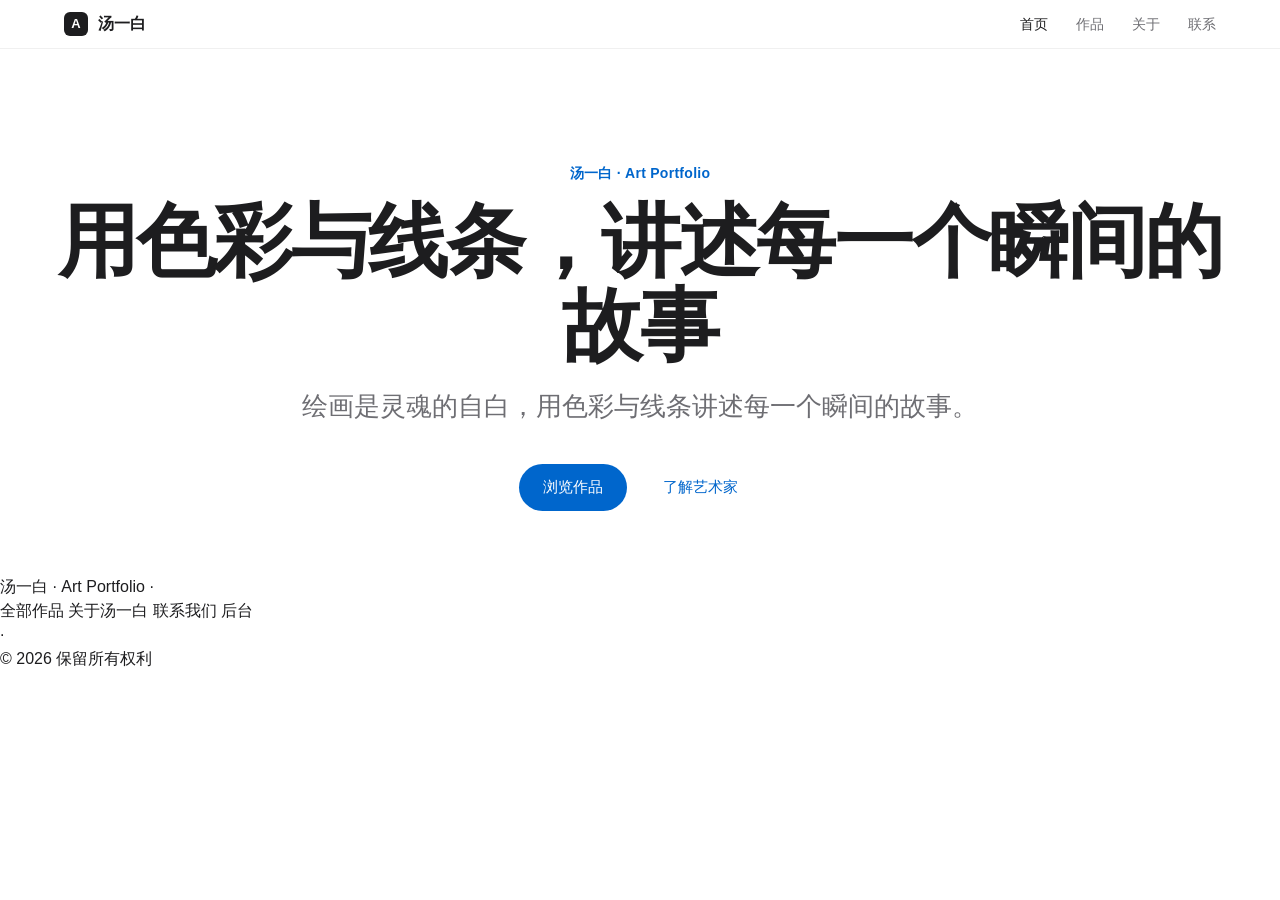
==== public/index.html @ 5f3df4af "重构前台与后台为苹果风格，并修复 3 处上线阻断缺陷 视觉重排：页脚改为居中单行；Hero 增加径向微光背景、标题放大至 clamp(40px,8vw,84px)、字距收紧至 -0.035em；画廊卡" ====
<!DOCTYPE html>
<html lang="zh-CN">
<head>
  <meta charset="UTF-8">
  <meta name="viewport" content="width=device-width, initial-scale=1.0">
  <title>汤一白 · 作品集</title>
  <meta name="description" content="汤一白 · 个人作品集 · 绘画与视觉艺术">

  <!-- Open Graph（社交分享卡片） -->
  <meta property="og:type" content="website">
  <meta property="og:title" content="汤一白 · 作品集">
  <meta property="og:description" content="绘画与视觉艺术作品展示">

  <!-- Apple 风格字体：San Francisco 优先，回退系统字体 -->
  <link rel="preconnect" href="https://fonts.googleapis.com">
  <link rel="preconnect" href="https://fonts.gstatic.com" crossorigin>
  <link rel="stylesheet" href="/assets/styles/main.css">

  <!-- Favicon（占位，请替换） -->
  <link rel="icon" href="data:image/svg+xml,%3Csvg xmlns='http://www.w3.org/2000/svg' viewBox='0 0 100 100'%3E%3Ccircle cx='50' cy='50' r='45' fill='%230066CC'/%3E%3Ctext x='50' y='65' text-anchor='middle' font-size='50' fill='white' font-family='sans-serif'%3EA%3C/text%3E%3C/svg%3E">
</head>
<body>
  <!-- ========== 顶部导航 ========== -->
  <nav class="nav" id="nav">
    <div class="nav-inner">
      <a href="#/" class="nav-logo" data-link>
        <span class="logo-mark">A</span>
        <span class="logo-text">汤一白</span>
      </a>
      <ul class="nav-links">
        <li><a href="#/" data-link>首页</a></li>
        <li><a href="#/works" data-link>作品</a></li>
        <li><a href="#/about" data-link>关于</a></li>
        <li><a href="#/contact" data-link>联系</a></li>
      </ul>
    </div>
  </nav>

  <!-- ========== 主视图（由 JS 根据 hash 切换）========== -->
  <main id="app">
    <div class="loading-screen">
      <div class="spinner"></div>
      <p class="loading-text">正在加载作品……</p>
    </div>
  </main>

  <!-- ========== 底部 ========== -->
  <footer class="footer">
    <div class="footer-inner">
      <a href="#/" class="footer-brand" data-link>汤一白 · Art Portfolio</a>
      <span class="footer-sep" aria-hidden="true">·</span>
      <nav class="footer-links">
        <a href="#/works" data-link>全部作品</a>
        <a href="#/about" data-link>关于汤一白</a>
        <a href="#/contact" data-link>联系我们</a>
        <a href="/admin" target="_blank">后台</a>
      </nav>
      <span class="footer-sep" aria-hidden="true">·</span>
      <p class="footer-copy">© <span id="year"></span> 保留所有权利</p>
    </div>
  </footer>

  <!-- ========== 灯箱（图片放大浏览）========== -->
  <div class="lightbox" id="lightbox" hidden>
    <button class="lightbox-close" aria-label="关闭">×</button>
    <button class="lightbox-nav lightbox-prev" aria-label="上一张">‹</button>
    <img class="lightbox-img" alt="">
    <button class="lightbox-nav lightbox-next" aria-label="下一张">›</button>
    <div class="lightbox-caption"></div>
  </div>

  <!-- ========== 通用 JS ========== -->
  <script src="/assets/js/utils.js"></script>
  <script src="/assets/js/api.js"></script>
  <script src="/assets/js/views.js"></script>
  <script src="/assets/js/router.js"></script>
  <script src="/assets/js/main.js"></script>
</body>
</html>
---- assets/styles/main.css ----
/* ============================================================
   Art Website - Apple 风格主样式表
   设计参考：apple.com, aaronblake.com, jamestark.com
   ============================================================ */

/* ---- 1. 基础重置 ---- */
*, *::before, *::after {
  box-sizing: border-box;
  margin: 0;
  padding: 0;
}

html {
  -webkit-font-smoothing: antialiased;
  -moz-osx-font-smoothing: grayscale;
  scroll-behavior: smooth;
}

:root {
  --color-bg: #ffffff;
  --color-bg-alt: #f5f5f7;
  --color-text: #1d1d1f;
  --color-text-secondary: #6e6e73;
  --color-text-tertiary: #86868b;
  --color-border: #d2d2d7;
  --color-accent: #0066cc;
  --color-accent-hover: #0055b3;

  --font-sans: -apple-system, BlinkMacSystemFont, "SF Pro Display", "SF Pro Text",
               "Helvetica Neue", Helvetica, Arial, "PingFang SC", "Hiragino Sans GB",
               "Microsoft YaHei", sans-serif;
  --font-serif: "Songti SC", "Noto Serif SC", Georgia, serif;

  --space-xs: 8px;
  --space-sm: 16px;
  --space-md: 24px;
  --space-lg: 40px;
  --space-xl: 64px;
  --space-2xl: 96px;

  --container-max: 1200px;
  --nav-height: 48px;

  --radius-sm: 6px;
  --radius-md: 12px;
  --radius-lg: 18px;

  --shadow-sm: 0 2px 8px rgba(0,0,0,.06);
  --shadow-md: 0 4px 16px rgba(0,0,0,.08);
  --shadow-lg: 0 12px 40px rgba(0,0,0,.12);

  --ease: cubic-bezier(0.4, 0, 0.2, 1);
  --ease-out: cubic-bezier(0.16, 1, 0.3, 1);
}

body {
  font-family: var(--font-sans);
  color: var(--color-text);
  background: var(--color-bg);
  line-height: 1.5;
  min-height: 100vh;
  overflow-x: hidden;
}

img { max-width: 100%; height: auto; display: block; }
a { color: inherit; text-decoration: none; }
button { font-family: inherit; cursor: pointer; border: none; background: none; color: inherit; }
ul { list-style: none; }

/* ---- 2. 顶部导航 ---- */
.nav {
  position: sticky;
  top: 0;
  z-index: 100;
  background: rgba(255, 255, 255, 0.72);
  backdrop-filter: saturate(180%) blur(20px);
  -webkit-backdrop-filter: saturate(180%) blur(20px);
  border-bottom: 1px solid rgba(0,0,0,0.06);
}

.nav-inner {
  max-width: var(--container-max);
  margin: 0 auto;
  padding: 0 var(--space-md);
  height: var(--nav-height);
  display: flex;
  align-items: center;
  justify-content: space-between;
}

.nav-logo { display: flex; align-items: center; gap: 10px; font-weight: 600; font-size: 16px; }

.logo-mark {
  display: inline-flex;
  align-items: center;
  justify-content: center;
  width: 24px;
  height: 24px;
  background: var(--color-text);
  color: white;
  border-radius: 6px;
  font-size: 13px;
  font-weight: 700;
}

.nav-links { display: flex; gap: 28px; }

.nav-links a {
  font-size: 14px;
  color: var(--color-text-secondary);
  transition: color .2s var(--ease);
}

.nav-links a:hover,
.nav-links a.active { color: var(--color-text); }

/* ---- 3. 通用布局 ---- */
.container {
  max-width: var(--container-max);
  margin: 0 auto;
  padding: 0 var(--space-md);
}

.section { padding: var(--space-2xl) 0; }

.section-header { text-align: center; margin-bottom: var(--space-xl); }

.section-title {
  font-size: clamp(28px, 5vw, 48px);
  font-weight: 600;
  letter-spacing: -0.02em;
  line-height: 1.1;
  margin-bottom: 12px;
}

.section-subtitle {
  font-size: clamp(16px, 2vw, 20px);
  color: var(--color-text-secondary);
  max-width: 640px;
  margin: 0 auto;
}

/* ---- 4. Hero 首屏 ---- */
.hero {
  padding: calc(var(--nav-height) + var(--space-xl)) 0 var(--space-xl);
  text-align: center;
}

.hero-eyebrow {
  display: inline-block;
  font-size: 14px;
  color: var(--color-accent);
  font-weight: 600;
  letter-spacing: 0.02em;
  margin-bottom: 16px;
}

.hero-title {
  font-size: clamp(40px, 8vw, 80px);
  font-weight: 700;
  letter-spacing: -0.03em;
  line-height: 1.05;
  margin-bottom: 20px;
}

.hero-subtitle {
  font-size: clamp(18px, 2.5vw, 26px);
  color: var(--color-text-secondary);
  max-width: 720px;
  margin: 0 auto var(--space-lg);
  line-height: 1.4;
}

.hero-cta {

/* ---- 5. 精选作品 / 画廊网格 ---- */
.gallery {
  display: grid;
  grid-template-columns: repeat(auto-fill, minmax(280px, 1fr));
  gap: var(--space-md);
}

.artwork-card {
  position: relative;
  overflow: hidden;
  border-radius: var(--radius-md);
  background: var(--color-bg-alt);
  aspect-ratio: 3/4;
  cursor: pointer;
  transition: transform .4s var(--ease-out), box-shadow .4s var(--ease-out);
}

.artwork-card:hover {
  transform: translateY(-4px);
  box-shadow: var(--shadow-lg);
}

.artwork-card-img {
  width: 100%;
  height: 100%;
  object-fit: cover;
  transition: transform .8s var(--ease-out);
}

.artwork-card:hover .artwork-card-img { transform: scale(1.05); }

.artwork-card-info {
  position: absolute;
  bottom: 0;
  left: 0;
  right: 0;
  padding: 16px 20px;
  background: linear-gradient(transparent, rgba(0,0,0,.7));
  color: white;
  opacity: 0;
  transform: translateY(8px);
  transition: opacity .3s var(--ease), transform .3s var(--ease);
}

.artwork-card:hover .artwork-card-info {
  opacity: 1;
  transform: translateY(0);
}

.artwork-card-title { font-size: 16px; font-weight: 600; margin-bottom: 4px; }
.artwork-card-meta { font-size: 13px; opacity: .85; }

/* ---- 6. 分类筛选 ---- */
.filter-bar {
  display: flex;
  gap: 8px;
  flex-wrap: wrap;
  justify-content: center;
  margin-bottom: var(--space-lg);
}

.filter-btn {
  padding: 8px 18px;
  border-radius: 980px;
  font-size: 14px;
  color: var(--color-text-secondary);
  background: transparent;
  transition: all .2s var(--ease);
}

.filter-btn:hover { background: var(--color-bg-alt); color: var(--color-text); }

.filter-btn.active { background: var(--color-text); color: white; }

/* ---- 7. 作品详情页 ---- */
.artwork-detail { padding: var(--space-lg) 0 var(--space-2xl); }

.artwork-detail-grid {
  display: grid;
  grid-template-columns: 1.6fr 1fr;
  gap: var(--space-xl);
  align-items: start;
}

.artwork-detail-main-image {
  width: 100%;
  border-radius: var(--radius-md);
  overflow: hidden;
  background: var(--color-bg-alt);
}

.artwork-detail-main-image img { width: 100%; height: auto; cursor: zoom-in; }

.artwork-detail-side { padding-top: var(--space-md); }

.artwork-detail-back {
  display: inline-flex;
  align-items: center;
  gap: 4px;
  font-size: 14px;
  color: var(--color-accent);
  margin-bottom: var(--space-md);
}

.artwork-detail-title {
  font-size: clamp(28px, 4vw, 44px);
  font-weight: 600;
  letter-spacing: -0.02em;
  line-height: 1.15;
  margin-bottom: var(--space-md);
}

.artwork-detail-meta {
  display: grid;
  grid-template-columns: auto 1fr;
  gap: 8px 20px;
  padding: var(--space-md) 0;
  border-top: 1px solid var(--color-border);
  border-bottom: 1px solid var(--color-border);
  margin-bottom: var(--space-md);
  font-size: 14px;
}

.meta-label { color: var(--color-text-secondary); }
.meta-value { color: var(--color-text); }

.artwork-detail-description {
  font-size: 17px;
  line-height: 1.7;
  color: var(--color-text-secondary);
  margin-bottom: var(--space-lg);

/* ---- 8. 关于页面 ---- */
.about-intro {
  max-width: 720px;
  margin: 0 auto;
  padding: var(--space-2xl) 0;
  text-align: center;
}

.about-intro-portrait {
  width: 128px;
  height: 128px;
  border-radius: 50%;
  object-fit: cover;
  margin: 0 auto var(--space-md);
  background: var(--color-bg-alt);
}

.about-intro-name {
  font-size: 32px;
  font-weight: 600;
  margin-bottom: 8px;
}

.about-intro-bio-short {
  font-size: 18px;
  color: var(--color-text-secondary);
  margin-bottom: var(--space-lg);
}

.about-bio {
  max-width: 720px;
  margin: 0 auto;
  font-size: 17px;
  line-height: 1.8;
  color: var(--color-text-secondary);
  padding: var(--space-xl) 0;
  border-top: 1px solid var(--color-border);
}

.socials {
  display: flex;
  gap: var(--space-md);
  justify-content: center;
  flex-wrap: wrap;
  padding: var(--space-lg) 0 var(--space-2xl);
}

.social-link {
  display: inline-flex;
  align-items: center;
  gap: 6px;
  padding: 10px 20px;
  background: var(--color-bg-alt);
  border-radius: 980px;
  font-size: 14px;
  color: var(--color-text);
  transition: all .2s var(--ease);
}

.social-link:hover {
  background: var(--color-text);
  color: white;
  transform: translateY(-2px);
}

/* ---- 9. 联系页面 ---- */
.contact-wrap {
  max-width: 640px;
  margin: 0 auto;
  padding: var(--space-2xl) 0;
  text-align: center;
}

.contact-info {
  display: grid;
  gap: var(--space-md);
  margin-top: var(--space-lg);
}

.contact-item {
  padding: var(--space-md);
  background: var(--color-bg-alt);
  border-radius: var(--radius-md);
  text-align: left;
}

.contact-item-label {
  font-size: 12px;
  color: var(--color-text-secondary);
  text-transform: uppercase;
  letter-spacing: 0.1em;
  margin-bottom: 4px;
}

.contact-item-value { font-size: 18px; color: var(--color-text); }

/* ---- 10. 加载与空状态 ---- */
.loading-screen {
  min-height: 60vh;
  display: flex;
  flex-direction: column;
  align-items: center;
  justify-content: center;
  gap: 16px;
}

.spinner {
  width: 32px;
  height: 32px;
  border: 3px solid var(--color-bg-alt);
  border-top-color: var(--color-text);
  border-radius: 50%;
  animation: spin 0.8s linear infinite;
}

@keyframes spin { to { transform: rotate(360deg); } }

.empty-state {
  padding: var(--space-2xl) 0;
  text-align: center;
  color: var(--color-text-secondary);
}

.empty-state-title {
  font-size: 24px;
  font-weight: 600;
  color: var(--color-text);
  margin-bottom: 8px;
}

/* ---- 11. 灯箱 ---- */
.lightbox {
  position: fixed;
  inset: 0;
  background: rgba(0, 0, 0, 0.95);
  z-index: 200;
  display: flex;
  align-items: center;
  justify-content: center;
  animation: fadeIn .2s var(--ease);
}

@keyframes fadeIn { from { opacity: 0; } to { opacity: 1; } }

.lightbox[hidden] { display: none; }

.lightbox-img {
  max-width: 90vw;
  max-height: 85vh;
  object-fit: contain;
  box-shadow: 0 20px 60px rgba(0,0,0,.5);
}

.lightbox-close {
  position: absolute;
  top: 20px;
  right: 20px;
  width: 44px;
  height: 44px;
  font-size: 32px;
  color: white;
  opacity: 0.7;
  transition: opacity .2s;
}


/* ---- 12. 底部 ---- */
.footer {
  border-top: 1px solid var(--color-border);
  background: var(--color-bg-alt);
  padding: var(--space-lg) 0;
  margin-top: var(--space-2xl);
}

.footer-inner {
  max-width: var(--container-max);
  margin: 0 auto;
  padding: 0 var(--space-md);
  display: grid;
  grid-template-columns: 1fr auto;
  gap: var(--space-md);
  align-items: center;
}

.footer-brand {
  display: flex;
  align-items: center;
  gap: 10px;
  font-size: 13px;
  color: var(--color-text-secondary);
}

.footer-links { display: flex; gap: 20px; }

.footer-links a {
  font-size: 13px;
  color: var(--color-text-secondary);
  transition: color .2s;
}

.footer-links a:hover { color: var(--color-text); }

.footer-copy {
  grid-column: 1 / -1;
  text-align: center;
  font-size: 12px;
  color: var(--color-text-tertiary);
  padding-top: var(--space-md);
  border-top: 1px solid var(--color-border);
  margin-top: var(--space-md);
}

/* ---- 13. 滚动动画 ---- */
.reveal {
  opacity: 0;
  transform: translateY(24px);
  transition: opacity .8s var(--ease-out), transform .8s var(--ease-out);
}

.reveal.visible { opacity: 1; transform: translateY(0); }

/* ---- 14. 响应式 ---- */
@media (max-width: 768px) {
  :root { --space-xl: 40px; --space-2xl: 64px; }

  .nav-links { gap: 16px; }
  .nav-links a { font-size: 13px; }

  .artwork-detail-grid {
    grid-template-columns: 1fr;
    gap: var(--space-md);
  }

  .footer-inner {
    grid-template-columns: 1fr;
    gap: var(--space-sm);
    text-align: center;
  }

  .footer-brand { justify-content: center; }
  .footer-links { justify-content: center; flex-wrap: wrap; }

  .gallery {
    grid-template-columns: repeat(auto-fill, minmax(160px, 1fr));
    gap: var(--space-sm);
  }
}

@media (max-width: 480px) {
  .nav-inner { padding: 0 16px; }
  .nav-logo .logo-text { display: none; }
  .nav-links { gap: 12px; }
}

/* ---- 15. 减少动画（无障碍）---- */
@media (prefers-reduced-motion: reduce) {
  *, *::before, *::after {
    animation-duration: 0.01ms !important;
    transition-duration: 0.01ms !important;
    scroll-behavior: auto !important;
  }
}

.lightbox-close:hover { opacity: 1; }

.lightbox-nav {
  position: absolute;
  top: 50%;
  transform: translateY(-50%);
  width: 48px;
  height: 48px;
  color: white;
  font-size: 44px;
  opacity: 0.7;
  transition: opacity .2s;
}

.lightbox-nav:hover { opacity: 1; }
.lightbox-nav.lightbox-prev { left: 20px; }
.lightbox-nav.lightbox-next { right: 20px; }

.lightbox-caption {
  position: absolute;
  bottom: 24px;
  left: 0;
  right: 0;
  text-align: center;
  color: rgba(255,255,255,.8);
  font-size: 14px;
}

  white-space: pre-wrap;
}

.artwork-detail-thumbnails {
  display: grid;
  grid-template-columns: repeat(auto-fill, minmax(100px, 1fr));
  gap: 8px;
  margin-top: var(--space-md);
}

.artwork-detail-thumbnails img {
  width: 100%;
  aspect-ratio: 1;
  object-fit: cover;
  border-radius: var(--radius-sm);
  cursor: pointer;
  opacity: 0.7;
  transition: opacity .2s;
}

.artwork-detail-thumbnails img:hover,
.artwork-detail-thumbnails img.active {
  opacity: 1;
  outline: 2px solid var(--color-accent);
}

  display: inline-flex;
  gap: 12px;
  flex-wrap: wrap;
  justify-content: center;
}

.btn {
  display: inline-flex;
  align-items: center;
  gap: 8px;
  padding: 12px 24px;
  border-radius: 980px;
  font-size: 15px;
  font-weight: 500;
  transition: all .2s var(--ease);
}

.btn-primary { background: var(--color-accent); color: white; }

.btn-primary:hover {
  background: var(--color-accent-hover);
  transform: translateY(-1px);
  box-shadow: 0 4px 12px rgba(0, 102, 204, 0.3);
}

.btn-secondary {
  color: var(--color-accent);
  background: transparent;
  padding: 12px 24px;
  border-radius: 980px;
}

.btn-secondary:hover { background: rgba(0, 102, 204, 0.08); }
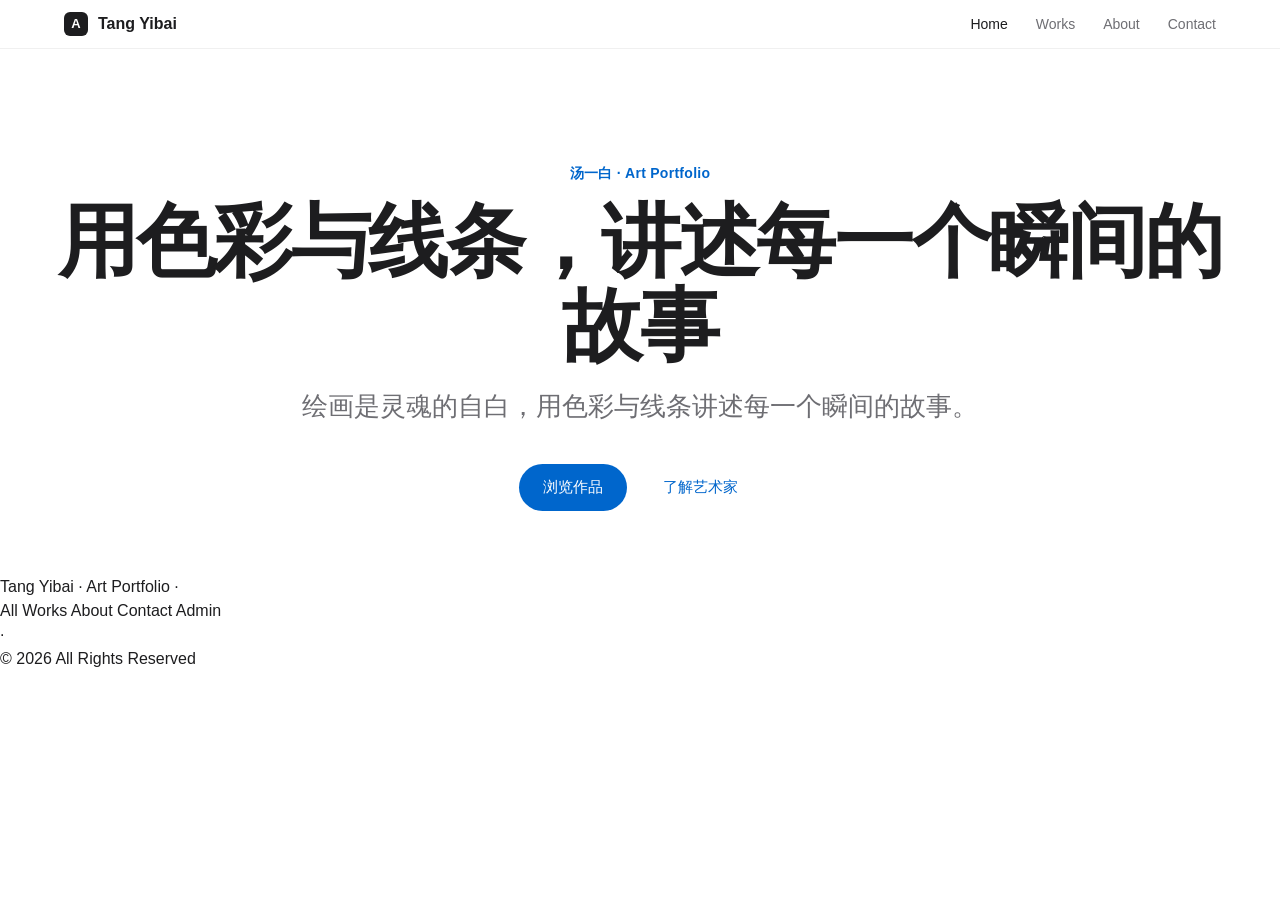
==== commit 82506a1c: "提交代码3" ====
--- a/public/index.html
+++ b/public/index.html
@@ -1,15 +1,15 @@
 <!DOCTYPE html>
-<html lang="zh-CN">
+<html lang="en">
 <head>
   <meta charset="UTF-8">
   <meta name="viewport" content="width=device-width, initial-scale=1.0">
-  <title>汤一白 · 作品集</title>
-  <meta name="description" content="汤一白 · 个人作品集 · 绘画与视觉艺术">
+  <title>Tang Yibai · Portfolio</title>
+  <meta name="description" content="Tang Yibai · Personal Art Portfolio · Painting & Visual Arts">
 
   <!-- Open Graph（社交分享卡片） -->
   <meta property="og:type" content="website">
-  <meta property="og:title" content="汤一白 · 作品集">
-  <meta property="og:description" content="绘画与视觉艺术作品展示">
+  <meta property="og:title" content="Tang Yibai · Portfolio">
+  <meta property="og:description" content="Painting and visual art showcase">
 
   <!-- Apple 风格字体：San Francisco 优先，回退系统字体 -->
   <link rel="preconnect" href="https://fonts.googleapis.com">
@@ -25,13 +25,13 @@
     <div class="nav-inner">
       <a href="#/" class="nav-logo" data-link>
         <span class="logo-mark">A</span>
-        <span class="logo-text">汤一白</span>
+        <span class="logo-text" data-text="site.logo">Tang Yibai</span>
       </a>
       <ul class="nav-links">
-        <li><a href="#/" data-link>首页</a></li>
-        <li><a href="#/works" data-link>作品</a></li>
-        <li><a href="#/about" data-link>关于</a></li>
-        <li><a href="#/contact" data-link>联系</a></li>
+        <li><a href="#/" data-link data-text="nav.home">Home</a></li>
+        <li><a href="#/works" data-link data-text="nav.works">Works</a></li>
+        <li><a href="#/about" data-link data-text="nav.about">About</a></li>
+        <li><a href="#/contact" data-link data-text="nav.contact">Contact</a></li>
       </ul>
     </div>
   </nav>
@@ -40,23 +40,23 @@
   <main id="app">
     <div class="loading-screen">
       <div class="spinner"></div>
-      <p class="loading-text">正在加载作品……</p>
+      <p class="loading-text" data-text="common.loading">Loading...</p>
     </div>
   </main>
 
   <!-- ========== 底部 ========== -->
   <footer class="footer">
     <div class="footer-inner">
-      <a href="#/" class="footer-brand" data-link>汤一白 · Art Portfolio</a>
+      <a href="#/" class="footer-brand" data-link data-text="footer.brand">Tang Yibai · Art Portfolio</a>
       <span class="footer-sep" aria-hidden="true">·</span>
       <nav class="footer-links">
-        <a href="#/works" data-link>全部作品</a>
-        <a href="#/about" data-link>关于汤一白</a>
-        <a href="#/contact" data-link>联系我们</a>
-        <a href="/admin" target="_blank">后台</a>
+        <a href="#/works" data-link data-text="footer.links.works">All Works</a>
+        <a href="#/about" data-link data-text="footer.links.about">About</a>
+        <a href="#/contact" data-link data-text="footer.links.contact">Contact</a>
+        <a href="/admin" target="_blank" data-text="footer.links.admin">Admin</a>
       </nav>
       <span class="footer-sep" aria-hidden="true">·</span>
-      <p class="footer-copy">© <span id="year"></span> 保留所有权利</p>
+      <p class="footer-copy" data-text="footer.copyright">© <span id="year"></span> All Rights Reserved</p>
     </div>
   </footer>
 
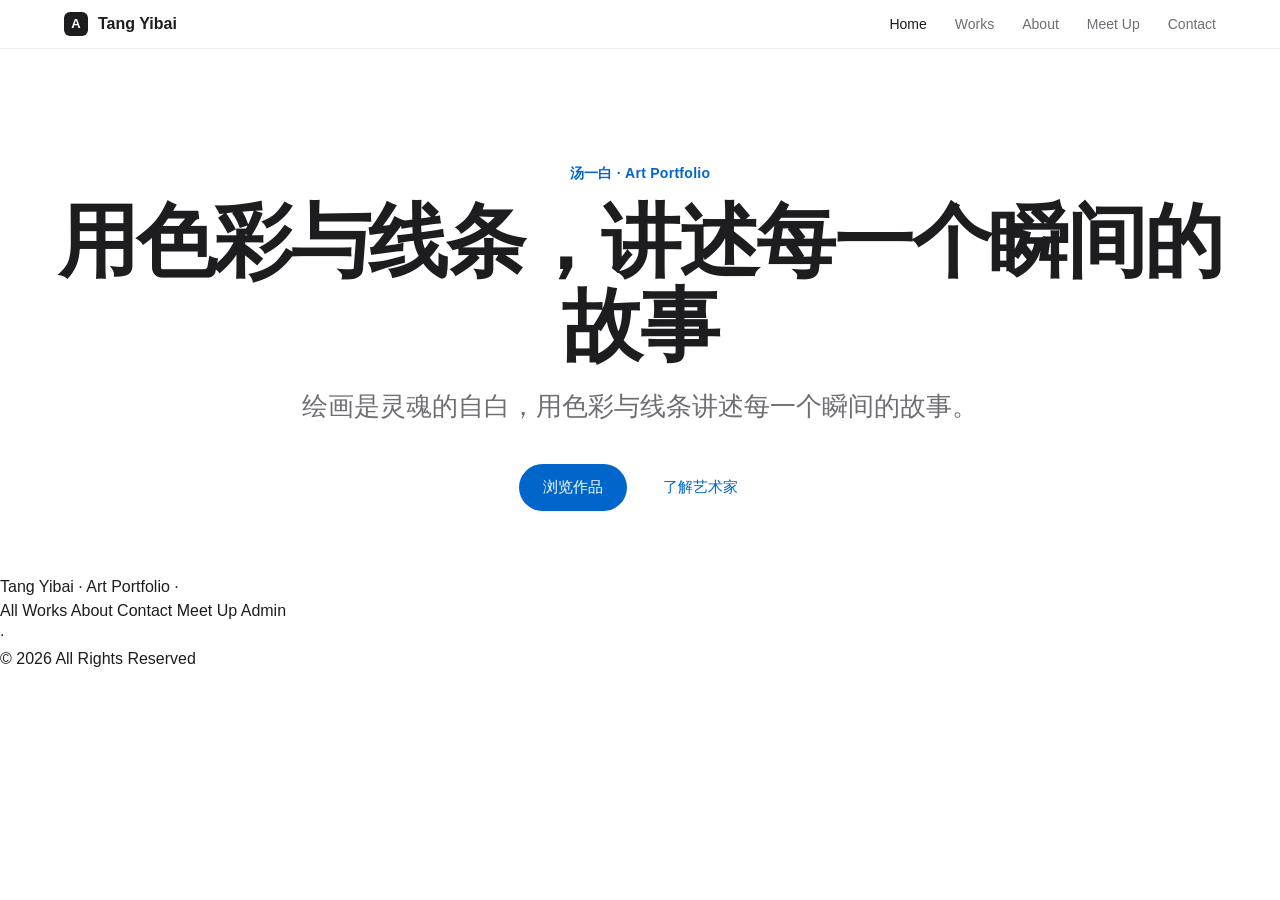
==== commit 8297bf8e: "'提交代码'" ====
--- a/public/index.html
+++ b/public/index.html
@@ -31,6 +31,7 @@
         <li><a href="#/" data-link data-text="nav.home">Home</a></li>
         <li><a href="#/works" data-link data-text="nav.works">Works</a></li>
         <li><a href="#/about" data-link data-text="nav.about">About</a></li>
+        <li><a href="#/meetup" data-link data-text="nav.meetup">Meet Up</a></li>
         <li><a href="#/contact" data-link data-text="nav.contact">Contact</a></li>
       </ul>
     </div>
@@ -53,6 +54,7 @@
         <a href="#/works" data-link data-text="footer.links.works">All Works</a>
         <a href="#/about" data-link data-text="footer.links.about">About</a>
         <a href="#/contact" data-link data-text="footer.links.contact">Contact</a>
+        <a href="#/meetup" data-link data-text="footer.links.meetup">Meet Up</a>
         <a href="/admin" target="_blank" data-text="footer.links.admin">Admin</a>
       </nav>
       <span class="footer-sep" aria-hidden="true">·</span>
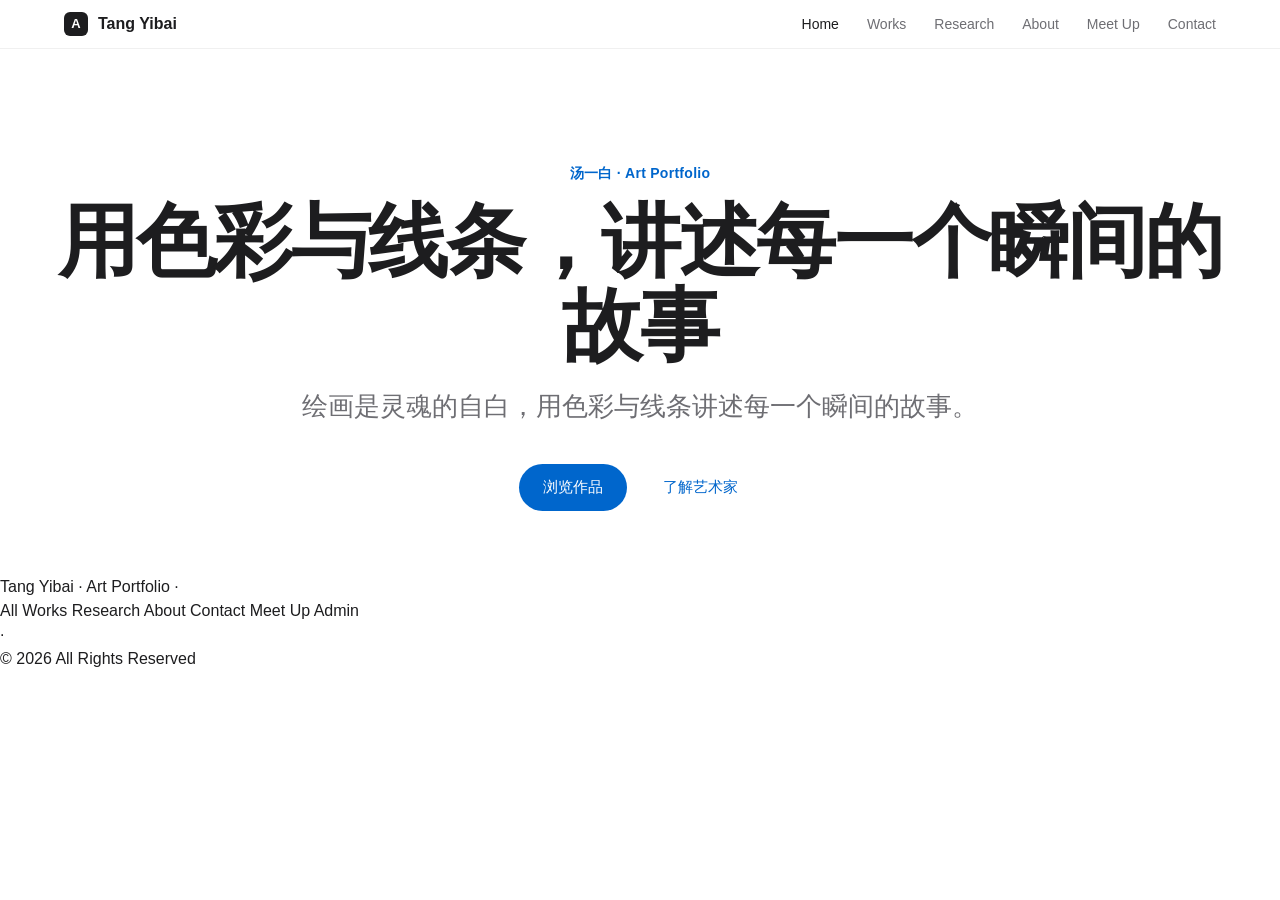
==== commit 5f33a2e2: "Add files via upload 提交代码2" ====
--- a/public/index.html
+++ b/public/index.html
@@ -1,81 +1,88 @@
-<!DOCTYPE html>
-<html lang="en">
-<head>
-  <meta charset="UTF-8">
-  <meta name="viewport" content="width=device-width, initial-scale=1.0">
-  <title>Tang Yibai · Portfolio</title>
-  <meta name="description" content="Tang Yibai · Personal Art Portfolio · Painting & Visual Arts">
-
-  <!-- Open Graph（社交分享卡片） -->
-  <meta property="og:type" content="website">
-  <meta property="og:title" content="Tang Yibai · Portfolio">
-  <meta property="og:description" content="Painting and visual art showcase">
-
-  <!-- Apple 风格字体：San Francisco 优先，回退系统字体 -->
-  <link rel="preconnect" href="https://fonts.googleapis.com">
-  <link rel="preconnect" href="https://fonts.gstatic.com" crossorigin>
-  <link rel="stylesheet" href="/assets/styles/main.css">
-
-  <!-- Favicon（占位，请替换） -->
-  <link rel="icon" href="data:image/svg+xml,%3Csvg xmlns='http://www.w3.org/2000/svg' viewBox='0 0 100 100'%3E%3Ccircle cx='50' cy='50' r='45' fill='%230066CC'/%3E%3Ctext x='50' y='65' text-anchor='middle' font-size='50' fill='white' font-family='sans-serif'%3EA%3C/text%3E%3C/svg%3E">
-</head>
-<body>
-  <!-- ========== 顶部导航 ========== -->
-  <nav class="nav" id="nav">
-    <div class="nav-inner">
-      <a href="#/" class="nav-logo" data-link>
-        <span class="logo-mark">A</span>
-        <span class="logo-text" data-text="site.logo">Tang Yibai</span>
-      </a>
-      <ul class="nav-links">
-        <li><a href="#/" data-link data-text="nav.home">Home</a></li>
-        <li><a href="#/works" data-link data-text="nav.works">Works</a></li>
-        <li><a href="#/about" data-link data-text="nav.about">About</a></li>
-        <li><a href="#/meetup" data-link data-text="nav.meetup">Meet Up</a></li>
-        <li><a href="#/contact" data-link data-text="nav.contact">Contact</a></li>
-      </ul>
-    </div>
-  </nav>
-
-  <!-- ========== 主视图（由 JS 根据 hash 切换）========== -->
-  <main id="app">
-    <div class="loading-screen">
-      <div class="spinner"></div>
-      <p class="loading-text" data-text="common.loading">Loading...</p>
-    </div>
-  </main>
-
-  <!-- ========== 底部 ========== -->
-  <footer class="footer">
-    <div class="footer-inner">
-      <a href="#/" class="footer-brand" data-link data-text="footer.brand">Tang Yibai · Art Portfolio</a>
-      <span class="footer-sep" aria-hidden="true">·</span>
-      <nav class="footer-links">
-        <a href="#/works" data-link data-text="footer.links.works">All Works</a>
-        <a href="#/about" data-link data-text="footer.links.about">About</a>
-        <a href="#/contact" data-link data-text="footer.links.contact">Contact</a>
-        <a href="#/meetup" data-link data-text="footer.links.meetup">Meet Up</a>
-        <a href="/admin" target="_blank" data-text="footer.links.admin">Admin</a>
-      </nav>
-      <span class="footer-sep" aria-hidden="true">·</span>
-      <p class="footer-copy" data-text="footer.copyright">© <span id="year"></span> All Rights Reserved</p>
-    </div>
-  </footer>
-
-  <!-- ========== 灯箱（图片放大浏览）========== -->
-  <div class="lightbox" id="lightbox" hidden>
-    <button class="lightbox-close" aria-label="关闭">×</button>
-    <button class="lightbox-nav lightbox-prev" aria-label="上一张">‹</button>
-    <img class="lightbox-img" alt="">
-    <button class="lightbox-nav lightbox-next" aria-label="下一张">›</button>
-    <div class="lightbox-caption"></div>
-  </div>
-
-  <!-- ========== 通用 JS ========== -->
-  <script src="/assets/js/utils.js"></script>
-  <script src="/assets/js/api.js"></script>
-  <script src="/assets/js/views.js"></script>
-  <script src="/assets/js/router.js"></script>
-  <script src="/assets/js/main.js"></script>
-</body>
-</html>
+<!DOCTYPE html>
+<html lang="en">
+<head>
+  <meta charset="UTF-8">
+  <meta name="viewport" content="width=device-width, initial-scale=1.0">
+  <title>Tang Yibai · Portfolio</title>
+  <meta name="description" content="Tang Yibai · Personal Art Portfolio · Painting & Visual Arts">
+
+  <!-- Open Graph（社交分享卡片） -->
+  <meta property="og:type" content="website">
+  <meta property="og:title" content="Tang Yibai · Portfolio">
+  <meta property="og:description" content="Painting and visual art showcase">
+
+  <!-- Apple 风格字体：San Francisco 优先，回退系统字体 -->
+  <link rel="preconnect" href="https://fonts.googleapis.com">
+  <link rel="preconnect" href="https://fonts.gstatic.com" crossorigin>
+  <link rel="stylesheet" href="/assets/styles/main.css">
+  <link rel="stylesheet" href="/assets/styles/rich.css">
+
+  <!-- Favicon（占位，请替换） -->
+  <link rel="icon" id="site-favicon" href="https://mdl.artvee.com/assets/icon-350x350.png">
+</head>
+<body>
+  <!-- ========== 顶部导航 ========== -->
+  <nav class="nav" id="nav">
+    <div class="nav-inner">
+      <a href="#/" class="nav-logo" data-link>
+        <span class="logo-mark">
+        <img class="logo-img-light" src="https://mdl.artvee.com/assets/logow-4.svg" alt="" data-src-config="site.logo_icon_light" onerror="this.style.display='none';this.parentNode.classList.add('logo-mark-fallback')">
+        <img class="logo-img-dark" src="https://mdl.artvee.com/assets/icon-350x350.png" alt="" data-src-config="site.logo_icon_dark" onerror="this.style.display='none';this.parentNode.classList.add('logo-mark-fallback')">
+        <span class="logo-mark-letter">A</span>
+      </span>
+        <span class="logo-text" data-text="site.logo">Tang Yibai</span>
+      </a>
+      <ul class="nav-links">
+        <li><a href="#/" data-link data-text="nav.home">Home</a></li>
+        <li><a href="#/works" data-link data-text="nav.works">Works</a></li>
+        <li><a href="#/research" data-link data-text="nav.research">Research</a></li>
+        <li><a href="#/about" data-link data-text="nav.about">About</a></li>
+        <li><a href="#/meetup" data-link data-text="nav.meetup">Meet Up</a></li>
+        <li><a href="#/contact" data-link data-text="nav.contact">Contact</a></li>
+      </ul>
+    </div>
+  </nav>
+
+  <!-- ========== 主视图（由 JS 根据 hash 切换）========== -->
+  <main id="app">
+    <div class="loading-screen">
+      <div class="spinner"></div>
+      <p class="loading-text" data-text="common.loading">Loading...</p>
+    </div>
+  </main>
+
+  <!-- ========== 底部 ========== -->
+  <footer class="footer">
+    <div class="footer-inner">
+      <a href="#/" class="footer-brand" data-link data-text="footer.brand">Tang Yibai · Art Portfolio</a>
+      <span class="footer-sep" aria-hidden="true">·</span>
+      <nav class="footer-links">
+        <a href="#/works" data-link data-text="footer.links.works">All Works</a>
+        <a href="#/research" data-link data-text="footer.links.research">Research</a>
+        <a href="#/about" data-link data-text="footer.links.about">About</a>
+        <a href="#/contact" data-link data-text="footer.links.contact">Contact</a>
+        <a href="#/meetup" data-link data-text="footer.links.meetup">Meet Up</a>
+        <a href="/admin" target="_blank" data-text="footer.links.admin">Admin</a>
+      </nav>
+      <span class="footer-sep" aria-hidden="true">·</span>
+      <p class="footer-copy" data-text="footer.copyright">© <span id="year"></span> All Rights Reserved</p>
+    </div>
+  </footer>
+
+  <!-- ========== 灯箱（图片放大浏览）========== -->
+  <div class="lightbox" id="lightbox" hidden>
+    <button class="lightbox-close" aria-label="关闭">×</button>
+    <button class="lightbox-nav lightbox-prev" aria-label="上一张">‹</button>
+    <img class="lightbox-img" alt="">
+    <button class="lightbox-nav lightbox-next" aria-label="下一张">›</button>
+    <div class="lightbox-caption"></div>
+  </div>
+
+  <!-- ========== 通用 JS ========== -->
+  <script src="/assets/js/utils.js"></script>
+  <script src="/assets/js/api.js"></script>
+  <script src="/assets/js/views.js"></script>
+  <script src="/assets/js/router.js"></script>
+  <script src="/assets/js/main.js"></script>
+</body>
+</html>
